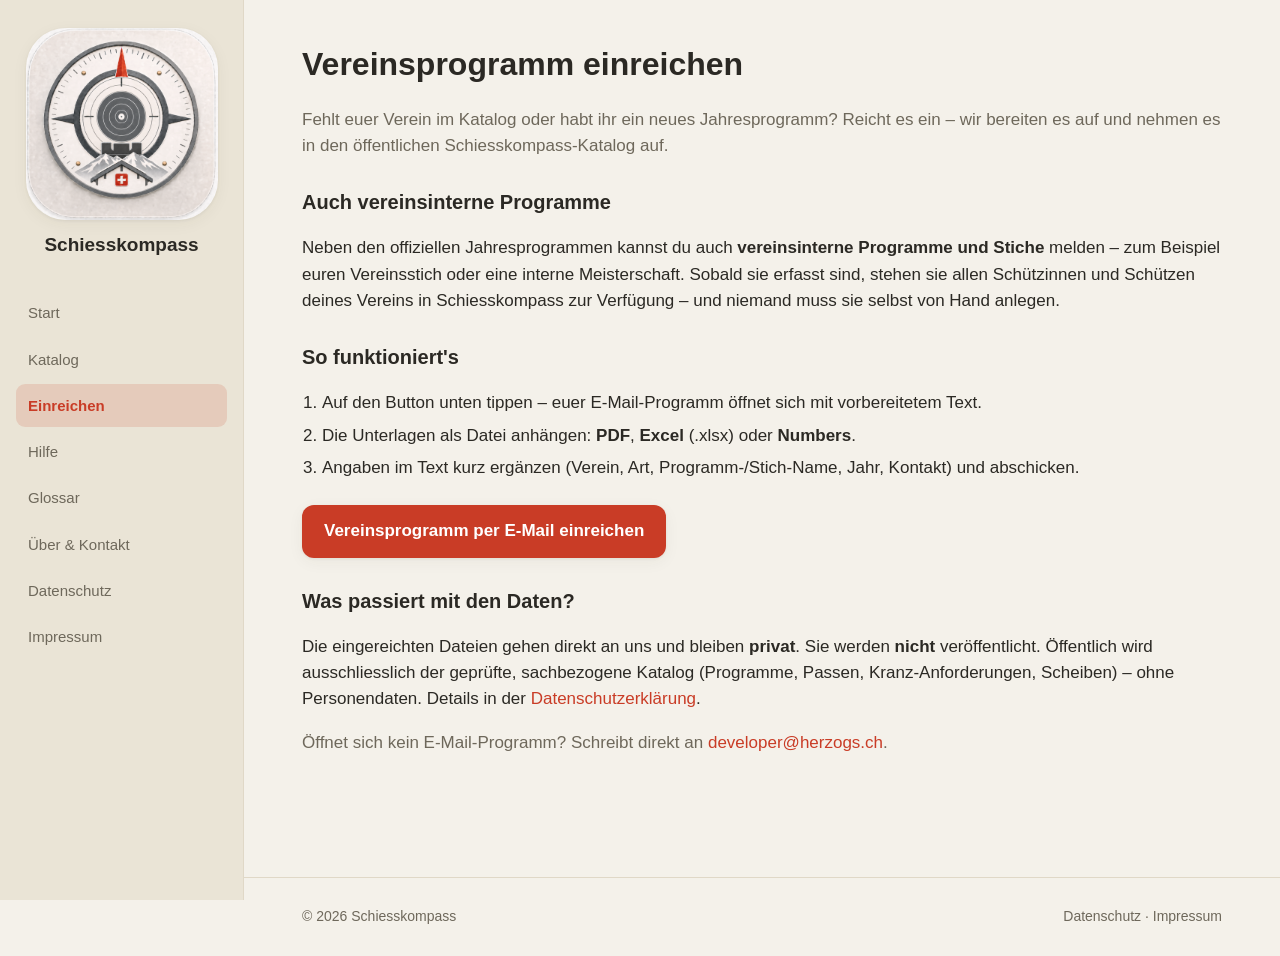
==== einreichen.html @ a67bebf8 "Schiesskompass-Webseite (Landing, Katalog, Einreichen, Hilfe, Glossar, Über, Datenschutz, Impressum)" ====
<!DOCTYPE html>
<html lang="de">
<head>
    <meta charset="utf-8">
    <meta name="viewport" content="width=device-width, initial-scale=1">
    <title>Vereinsprogramm einreichen – Schiesskompass</title>
    <meta name="description" content="Vereine können ihr Jahresprogramm für den Schiesskompass-Katalog einreichen – als PDF, Excel oder Numbers.">
    <link rel="icon" type="image/png" href="assets/logo-180.png">
    <link rel="apple-touch-icon" href="assets/logo-180.png">
    <link rel="stylesheet" href="assets/style.css">
</head>
<body>
    <header class="site-header">
        <div class="wrap">
            <a class="brand" href="index.html"><img class="brand-logo" src="assets/logo.png" alt="Schiesskompass-Logo">Schiesskompass</a>
            <nav class="nav">
                <a href="index.html">Start</a>
                <a href="katalog.html">Katalog</a>
                <a href="einreichen.html" class="active">Einreichen</a>
                <a href="hilfe.html">Hilfe</a>
                <a href="glossar.html">Glossar</a>
                <a href="ueber.html">Über &amp; Kontakt</a>
                <a href="datenschutz.html">Datenschutz</a>
                <a href="impressum.html">Impressum</a>
            </nav>
        </div>
    </header>

    <main class="content">
        <div class="wrap">
            <h1>Vereinsprogramm einreichen</h1>
            <p class="muted">
                Fehlt euer Verein im Katalog oder habt ihr ein neues Jahresprogramm? Reicht es ein –
                wir bereiten es auf und nehmen es in den öffentlichen Schiesskompass-Katalog auf.
            </p>

            <h2>Auch vereinsinterne Programme</h2>
            <p>
                Neben den offiziellen Jahresprogrammen kannst du auch <strong>vereinsinterne
                Programme und Stiche</strong> melden – zum Beispiel euren Vereinsstich oder eine
                interne Meisterschaft. Sobald sie erfasst sind, stehen sie allen Schützinnen und
                Schützen deines Vereins in Schiesskompass zur Verfügung – und niemand muss sie
                selbst von Hand anlegen.
            </p>

            <h2>So funktioniert's</h2>
            <ol>
                <li>Auf den Button unten tippen – euer E-Mail-Programm öffnet sich mit vorbereitetem Text.</li>
                <li>Die Unterlagen als Datei anhängen: <strong>PDF</strong>, <strong>Excel</strong> (.xlsx) oder <strong>Numbers</strong>.</li>
                <li>Angaben im Text kurz ergänzen (Verein, Art, Programm-/Stich-Name, Jahr, Kontakt) und abschicken.</li>
            </ol>

            <p style="margin:24px 0;">
                <a class="btn-primary" href="mailto:developer@herzogs.ch?subject=Vereinsprogramm%20einreichen&body=Verein%3A%0D%0AArt%20(Jahresprogramm%20%2F%20vereinsinternes%20Programm%20%2F%20Stich)%3A%0D%0AProgramm-%20%2F%20Stich-Name%3A%0D%0AKanton%20%2F%20Verband%3A%0D%0AJahr%3A%0D%0ADisziplin(en)%3A%0D%0AKontaktperson%3A%0D%0ATelefon%20%2F%20E-Mail%3A%0D%0A%0D%0ABitte%20die%20Unterlagen%20als%20PDF%2C%20Excel%20oder%20Numbers%20an%20dieses%20E-Mail%20anh%C3%A4ngen.%20Herzlichen%20Dank%21">
                    Vereinsprogramm per E-Mail einreichen
                </a>
            </p>

            <h2>Was passiert mit den Daten?</h2>
            <p>
                Die eingereichten Dateien gehen direkt an uns und bleiben <strong>privat</strong>. Sie werden
                <strong>nicht</strong> veröffentlicht. Öffentlich wird ausschliesslich der geprüfte,
                sachbezogene Katalog (Programme, Passen, Kranz-Anforderungen, Scheiben) – ohne
                Personendaten. Details in der <a href="datenschutz.html">Datenschutzerklärung</a>.
            </p>

            <p class="muted">
                Öffnet sich kein E-Mail-Programm? Schreibt direkt an
                <a href="mailto:developer@herzogs.ch">developer@herzogs.ch</a>.
            </p>
        </div>
    </main>

    <footer class="site-footer">
        <div class="wrap">
            <span>© <span id="year"></span> Schiesskompass</span>
            <span><a href="datenschutz.html">Datenschutz</a> · <a href="impressum.html">Impressum</a></span>
        </div>
    </footer>
    <script>document.getElementById("year").textContent = new Date().getFullYear();</script>
</body>
</html>
---- assets/style.css ----
/* Schiesskompass – öffentliche Webseite (GitHub Pages)
   Ruhiges, sachliches Design. Akzent #0088FF (App-Icon-Blau).
   System-Font, Light/Dark über prefers-color-scheme. */

:root {
    /* Palette aus dem Schiesskompass-Logo: warmes Papier, Anthrazit, Rot-Akzent */
    --accent: #c93c26;        /* Kompassnadel / Schweizerkreuz */
    --accent-hover: #a82f1c;
    --bg: #f4f1ea;            /* warmes Zielscheiben-Papier */
    --bg-elev: #eae4d6;
    --card: #ffffff;
    --border: #e0d8c7;
    --text: #2b2924;         /* Anthrazit (Gewehre / Zielzentrum) */
    --text-dim: #6e685b;
    --shadow: 0 1px 3px rgba(60, 50, 30, 0.07), 0 4px 16px rgba(60, 50, 30, 0.05);
    --radius: 14px;
    --maxw: 960px;
}

@media (prefers-color-scheme: dark) {
    :root {
        --accent: #e2593f;   /* aufgehellt für Kontrast auf dunklem Grund */
        --accent-hover: #ef6b52;
        --bg: #14120d;
        --bg-elev: #1e1a13;
        --card: #1f1b14;
        --border: #322d22;
        --text: #f1ede3;
        --text-dim: #a49b89;
        --shadow: 0 1px 3px rgba(0, 0, 0, 0.5);
    }
}

* { box-sizing: border-box; }

html { -webkit-text-size-adjust: 100%; }

body {
    margin: 0;
    font-family: -apple-system, BlinkMacSystemFont, "SF Pro Text", "Segoe UI", Roboto, Helvetica, Arial, sans-serif;
    color: var(--text);
    background: var(--bg);
    line-height: 1.55;
    font-size: 17px;
}

a { color: var(--accent); text-decoration: none; }
a:hover { color: var(--accent-hover); text-decoration: underline; }
.tabbar button.active:hover { color: #fff; }

.wrap { max-width: var(--maxw); margin: 0 auto; padding: 0 20px; }

/* Kopfzeile / Navigation */
.site-header {
    position: sticky;
    top: 0;
    z-index: 10;
    backdrop-filter: saturate(180%) blur(20px);
    -webkit-backdrop-filter: saturate(180%) blur(20px);
    background: color-mix(in srgb, var(--bg) 82%, transparent);
    border-bottom: 1px solid var(--border);
}
.site-header .wrap {
    display: flex;
    align-items: center;
    justify-content: space-between;
    min-height: 56px;
    gap: 16px;
}
.brand { display: flex; align-items: center; gap: 10px; font-weight: 600; color: var(--text); }
.brand .brand-logo { width: 30px; height: 30px; border-radius: 7px; display: block; }
.nav { display: flex; gap: 18px; flex-wrap: wrap; }
.nav a { color: var(--text-dim); font-size: 15px; }
.nav a.active, .nav a:hover { color: var(--text); text-decoration: none; }

/* Ab Tablet-/Desktop-Breite: Navigation als feste linke Seitenleiste.
   Darunter (Mobil) bleibt die bekannte Top-Leiste erhalten. */
@media (min-width: 801px) {
    body { padding-left: 244px; }

    .site-header {
        position: fixed;
        top: 0; left: 0; bottom: 0;
        width: 244px; height: 100vh;
        overflow-y: auto;
        background: var(--bg-elev);
        border-right: 1px solid var(--border);
        border-bottom: none;
        backdrop-filter: none;
        -webkit-backdrop-filter: none;
    }
    .site-header .wrap {
        flex-direction: column;
        align-items: stretch;
        justify-content: flex-start;
        max-width: none;
        width: 100%;
        min-height: auto;
        padding: 24px 16px;
        gap: 6px;
    }
    .brand {
        flex-direction: column;
        align-items: center;
        text-align: center;
        gap: 10px;
        margin: 4px 8px 26px;
        font-size: 19px;
    }
    .brand .brand-logo { width: 192px; height: 192px; border-radius: 40px; box-shadow: var(--shadow); }

    .nav { flex-direction: column; gap: 3px; flex-wrap: nowrap; }
    .nav a {
        padding: 10px 12px;
        border-radius: 9px;
        font-size: 15px;
        transition: background 0.15s ease, color 0.15s ease;
    }
    .nav a:hover {
        background: color-mix(in srgb, var(--accent) 10%, transparent);
        color: var(--text);
    }
    .nav a.active {
        background: color-mix(in srgb, var(--accent) 15%, transparent);
        color: var(--accent);
        font-weight: 600;
    }
}

/* Hero */
.hero { padding: 64px 0 48px; text-align: center; }
.hero h1 { font-size: clamp(30px, 6vw, 46px); line-height: 1.1; margin: 0 0 14px; letter-spacing: -0.02em; }
.hero .lead { font-size: clamp(18px, 3vw, 21px); color: var(--text-dim); max-width: 620px; margin: 0 auto; }
.hero .slogan { margin: 22px auto 0; max-width: 620px; font-size: clamp(17px, 2.6vw, 20px); font-weight: 700; color: var(--accent); }
.hero .kicker { color: var(--accent); font-weight: 700; letter-spacing: 0.04em; text-transform: uppercase; font-size: 13px; margin-bottom: 12px; }

/* Karten-Raster */
.grid { display: grid; grid-template-columns: repeat(auto-fit, minmax(240px, 1fr)); gap: 16px; margin: 32px 0; }
.card {
    background: var(--card);
    border: 1px solid var(--border);
    border-radius: var(--radius);
    padding: 20px;
    box-shadow: var(--shadow);
}
.card h3 { margin: 0 0 6px; font-size: 18px; }
.card p { margin: 0; color: var(--text-dim); font-size: 15px; }

/* Primär-Button (Call-to-Action) */
.btn-primary {
    display: inline-block;
    background: var(--accent);
    color: #fff;
    font-weight: 700;
    padding: 13px 22px;
    border-radius: 12px;
    box-shadow: var(--shadow);
}
.btn-primary:hover { background: var(--accent-hover); color: #fff; text-decoration: none; }

.content ol { padding-left: 20px; }
.content ol li { margin: 6px 0; }

/* Quellen / Transparenz */
.sources { margin-top: 48px; padding-top: 28px; border-top: 1px solid var(--border); }
.sources h2 { font-size: 20px; margin: 0 0 6px; }
.sources p { color: var(--text-dim); margin: 0 0 8px; }

/* Hilfe-Themen */
.help-topic { padding: 20px 0; border-bottom: 1px solid var(--border); }
.help-topic:last-child { border-bottom: none; }
.help-topic h2 { font-size: 21px; margin: 0 0 4px; }
.help-topic .lead-sm { font-weight: 600; margin: 0 0 8px; }
.help-topic p { margin: 0 0 10px; color: var(--text); }
.help-topic ul { margin: 0; padding-left: 20px; color: var(--text-dim); }
.help-topic ul li { margin: 3px 0; }

/* Glossar */
.glossary-search {
    font: inherit; width: 100%; max-width: 340px;
    padding: 9px 12px; margin: 8px 0 20px;
    border: 1px solid var(--border); border-radius: 10px;
    background: var(--card); color: var(--text);
}
.glossary { margin: 0; }
.glossary dt { font-weight: 700; margin-top: 18px; color: var(--text); }
.glossary dd { margin: 3px 0 0; color: var(--text-dim); }

section.block { padding: 40px 0; }
section.block h2 { font-size: 26px; letter-spacing: -0.01em; margin: 0 0 8px; }
section.block > .wrap > p.sub { color: var(--text-dim); margin: 0 0 8px; }

/* Content-Seiten (Datenschutz/Impressum) */
.content { padding: 40px 0 64px; }
.content h1 { font-size: 32px; margin: 0 0 8px; }
.content h2 { font-size: 20px; margin: 28px 0 6px; }
.content p, .content li { color: var(--text); }
.content .muted { color: var(--text-dim); }
.content .slogan-inline { font-weight: 700; color: var(--accent); font-size: 18px; margin: 0 0 10px; }
.placeholder { background: color-mix(in srgb, var(--accent) 12%, transparent); border-radius: 4px; padding: 0 4px; }

/* Katalog */
.toolbar { display: flex; flex-wrap: wrap; gap: 10px; align-items: center; margin: 24px 0; }
.toolbar input[type="search"], .toolbar select {
    font: inherit;
    padding: 9px 12px;
    border: 1px solid var(--border);
    border-radius: 10px;
    background: var(--card);
    color: var(--text);
}
.toolbar input[type="search"] { flex: 1; min-width: 180px; }

.badge {
    display: inline-block;
    font-size: 12px;
    font-weight: 600;
    padding: 2px 9px;
    border-radius: 20px;
    background: var(--bg-elev);
    color: var(--text-dim);
    border: 1px solid var(--border);
}
.badge.accent { background: color-mix(in srgb, var(--accent) 15%, transparent); color: var(--accent); border-color: transparent; }

.prog {
    background: var(--card);
    border: 1px solid var(--border);
    border-radius: var(--radius);
    padding: 18px 20px;
    margin-bottom: 14px;
    box-shadow: var(--shadow);
}
.prog header { display: flex; align-items: baseline; justify-content: space-between; gap: 12px; flex-wrap: wrap; }
.prog h3 { margin: 0; font-size: 19px; }
.prog .meta { display: flex; gap: 8px; flex-wrap: wrap; margin: 10px 0; }
.prog .parts { list-style: none; margin: 12px 0 0; padding: 0; border-top: 1px solid var(--border); }
.prog .parts li { padding: 8px 0; border-bottom: 1px solid var(--border); font-size: 15px; display: flex; justify-content: space-between; gap: 12px; }
.prog .parts li:last-child { border-bottom: none; }
.prog .parts .pdetail { color: var(--text-dim); font-size: 13px; }
.kranz { margin-top: 12px; font-size: 14px; }
.kranz table { border-collapse: collapse; width: 100%; margin-top: 4px; }
.kranz th, .kranz td { text-align: left; padding: 4px 8px; border-bottom: 1px solid var(--border); font-size: 13px; }
.kranz th { color: var(--text-dim); font-weight: 600; }

.targets-grid { display: grid; grid-template-columns: repeat(auto-fill, minmax(150px, 1fr)); gap: 14px; margin: 16px 0; }
.tcard { background: var(--card); border: 1px solid var(--border); border-radius: var(--radius); overflow: hidden; box-shadow: var(--shadow); }
.tcard .imgbox { aspect-ratio: 1 / 1; background: var(--bg-elev); display: flex; align-items: center; justify-content: center; }
.tcard img { max-width: 100%; max-height: 100%; object-fit: contain; }
.tcard .tbody { padding: 10px 12px; }
.tcard h4 { margin: 0 0 2px; font-size: 15px; }
.tcard .tmeta { color: var(--text-dim); font-size: 13px; }

.status { text-align: center; color: var(--text-dim); padding: 40px 0; }
.status.err { color: #d9534f; }

/* Fusszeile */
.site-footer { border-top: 1px solid var(--border); padding: 28px 0; color: var(--text-dim); font-size: 14px; margin-top: 40px; }
.site-footer .wrap { display: flex; justify-content: space-between; flex-wrap: wrap; gap: 12px; }
.site-footer a { color: var(--text-dim); }

details.tabs summary { cursor: pointer; font-weight: 600; margin: 8px 0; }

.tabbar { display: flex; gap: 8px; margin: 20px 0; }
.tabbar button {
    font: inherit; font-weight: 600;
    padding: 8px 16px; border-radius: 10px; cursor: pointer;
    background: var(--bg-elev); color: var(--text-dim); border: 1px solid var(--border);
}
.tabbar button.active { background: var(--accent); color: #fff; border-color: transparent; }
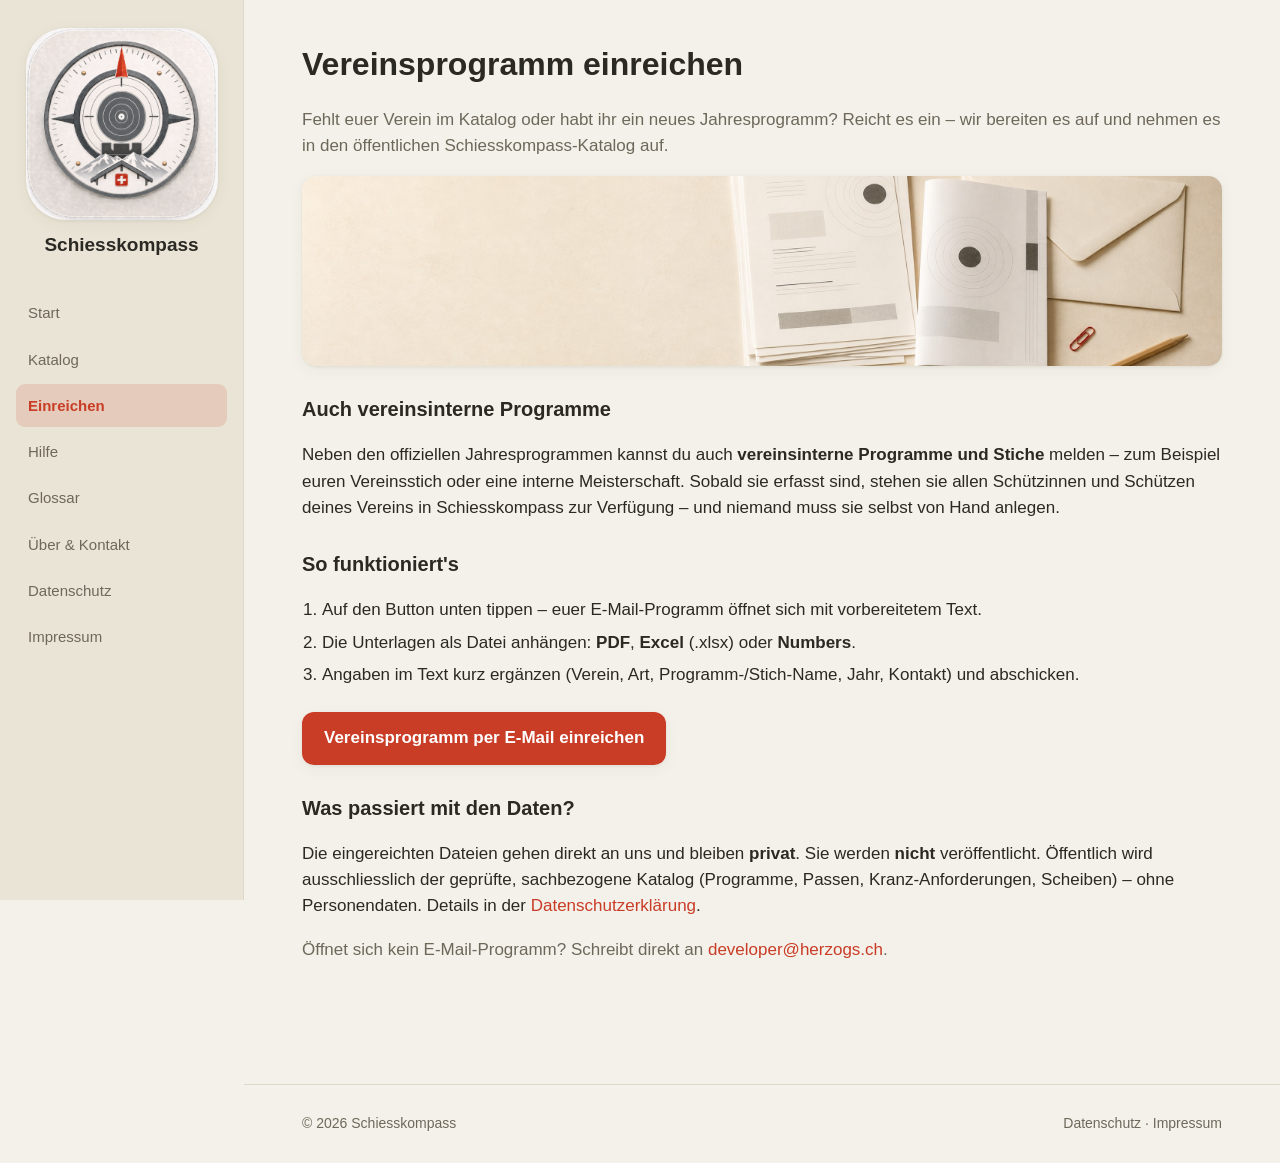
==== commit 4b756651: "Kopf-Banner für Einreichen, Hilfe und Glossar ergänzt Drei geprüfte KI-Banner (zivil, textfrei), web" ====
--- a/einreichen.html
+++ b/einreichen.html
@@ -33,6 +33,9 @@
                 Fehlt euer Verein im Katalog oder habt ihr ein neues Jahresprogramm? Reicht es ein –
                 wir bereiten es auf und nehmen es in den öffentlichen Schiesskompass-Katalog auf.
             </p>
+
+            <img class="figure-img banner" loading="lazy" src="assets/img/einreichen.jpg" alt="Stapel von Programmblättern, Kuvert und Bleistift auf hellem Tisch">
+
 
             <h2>Auch vereinsinterne Programme</h2>
             <p>
--- a/assets/style.css
+++ b/assets/style.css
@@ -128,11 +128,39 @@
 }
 
 /* Hero */
-.hero { padding: 64px 0 48px; text-align: center; }
-.hero h1 { font-size: clamp(30px, 6vw, 46px); line-height: 1.1; margin: 0 0 14px; letter-spacing: -0.02em; }
-.hero .lead { font-size: clamp(18px, 3vw, 21px); color: var(--text-dim); max-width: 620px; margin: 0 auto; }
-.hero .slogan { margin: 22px auto 0; max-width: 620px; font-size: clamp(17px, 2.6vw, 20px); font-weight: 700; color: var(--accent); }
-.hero .kicker { color: var(--accent); font-weight: 700; letter-spacing: 0.04em; text-transform: uppercase; font-size: 13px; margin-bottom: 12px; }
+/* Hero – Hintergrundbild mit warmem Overlay, helle Schrift */
+.hero {
+    position: relative;
+    padding: 104px 0 92px;
+    text-align: center;
+    background-image: url(img/hero.jpg);
+    background-size: cover;
+    background-position: center 62%;
+    overflow: hidden;
+}
+.hero::before {
+    content: "";
+    position: absolute;
+    inset: 0;
+    background: linear-gradient(180deg, rgba(20, 16, 10, 0.52), rgba(20, 16, 10, 0.74));
+}
+.hero .wrap { position: relative; z-index: 1; }
+.hero h1 { font-size: clamp(30px, 6vw, 46px); line-height: 1.1; margin: 0 0 14px; letter-spacing: -0.02em; color: #ffffff; }
+.hero .lead { font-size: clamp(18px, 3vw, 21px); color: rgba(255, 255, 255, 0.88); max-width: 620px; margin: 0 auto; }
+.hero .slogan { margin: 22px auto 0; max-width: 620px; font-size: clamp(17px, 2.6vw, 20px); font-weight: 700; color: #f2917a; }
+.hero .kicker { color: #eab8ab; font-weight: 700; letter-spacing: 0.04em; text-transform: uppercase; font-size: 13px; margin-bottom: 12px; }
+
+/* Dekorative Bilder (Über, Katalog, Wartung) */
+.figure-img {
+    display: block;
+    width: 100%;
+    max-height: 380px;
+    object-fit: cover;
+    border-radius: var(--radius);
+    box-shadow: var(--shadow);
+    margin: 8px 0 22px;
+}
+.figure-img.banner { max-height: 190px; }
 
 /* Karten-Raster */
 .grid { display: grid; grid-template-columns: repeat(auto-fit, minmax(240px, 1fr)); gap: 16px; margin: 32px 0; }
